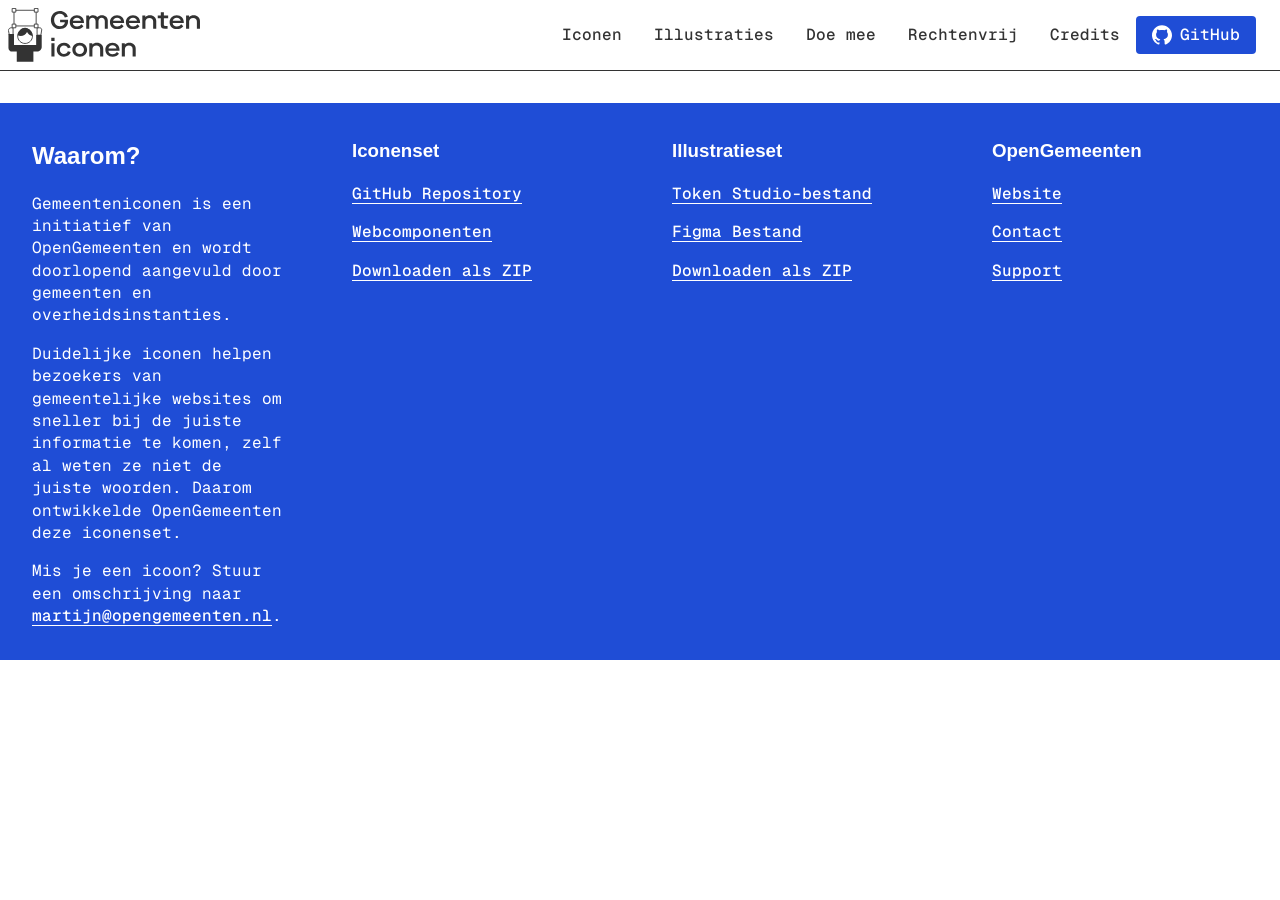
==== credits.html @ 977f933a "overige pagina's boilerplates" ====
<!DOCTYPE html>
<html lang="nl">
    <head>
        <meta charset="UTF-8">

        <meta name="viewport" content="width=device-width, initial-scale=1.0">

        <title>Credits | Gemeenteniconen.nl</title>
        <meta name="description" content="Gemeenteniconen.nl - Open en rechtenvrije iconen voor overheidscommunicatie" />
        <meta name="author" content="Rowynn Sewkaransing"/>

        <link rel="stylesheet" href="./styles/tokens--colors.css">
        <link rel="stylesheet" href="./styles/tokens--fonts.css">
        <link rel="stylesheet" href="./styles/tokens--style.css">

        <link rel="stylesheet" href="./styles/base--text.css">
        <link rel="stylesheet" href="./styles/base--controls.css">
        <link rel="stylesheet" href="./styles/base--images.css">
        <link rel="stylesheet" href="./styles/base--links.css">

        <link rel="stylesheet" href="./styles/layout--header.css">
        <link rel="stylesheet" href="./styles/layout--main.css">
        <link rel="stylesheet" href="./styles/layout--footer.css">

        <link rel="shortcut icon" href="./assets/favicon.png" type="image/x-icon">

        <script src="./scripts/controls--hamburger.js" defer></script>
    </head>
    <body>
        <!-- ****** -->
        <!-- HEADER -->
        <!-- ****** -->

        <header>
            <a class="skip" href="#main">Ga naar inhoud?</a>

            <a href="./">
            <picture>
                <source media="(prefers-color-scheme: dark)" srcset="./assets/logo-dark.svg">
                <img src="./assets/logo-light.svg" alt="Gemeenteniconen.nl home">
            </picture>
            </a>
            <button id="mobile-menu" type="button" >Menu</button>

            <nav>
                <a href="./iconen.html">Iconen</a>
                <a href="./illustraties.html">Illustraties</a>
                <a href="./doe-mee.html">Doe mee</a>
                <a href="./rechtenvrij.html">Rechtenvrij</a>
                <a href="./credits.html">Credits</a>

                <a href="">
                    <svg width="98" height="96" viewBox="0 0 98 96" fill="none" xmlns="http://www.w3.org/2000/svg">
                        <g>
                        <path d="M41.4395 69.3848C28.8066 67.8535 19.9062 58.7617 19.9062 46.9902C19.9062 42.2051 21.6289 37.0371 24.5 33.5918C23.2559 30.4336 23.4473 23.7344 24.8828 20.959C28.7109 20.4805 33.8789 22.4902 36.9414 25.2656C40.5781 24.1172 44.4062 23.543 49.0957 23.543C53.7852 23.543 57.6133 24.1172 61.0586 25.1699C64.0254 22.4902 69.2891 20.4805 73.1172 20.959C74.457 23.543 74.6484 30.2422 73.4043 33.4961C76.4668 37.1328 78.0937 42.0137 78.0937 46.9902C78.0937 58.7617 69.1934 67.6621 56.3691 69.2891C59.623 71.3945 61.8242 75.9883 61.8242 81.252L61.8242 91.2051C61.8242 94.0762 64.2168 95.7031 67.0879 94.5547C84.4102 87.9512 98 70.6289 98 49.1914C98 22.1074 75.9883 6.69539e-07 48.9043 4.309e-07C21.8203 1.92261e-07 -1.9479e-07 22.1074 -4.3343e-07 49.1914C-6.20631e-07 70.4375 13.4941 88.0469 31.6777 94.6504C34.2617 95.6074 36.75 93.8848 36.75 91.3008L36.75 83.6445C35.4102 84.2188 33.6875 84.6016 32.1562 84.6016C25.8398 84.6016 22.1074 81.1563 19.4277 74.7441C18.375 72.1602 17.2266 70.6289 15.0254 70.3418C13.877 70.2461 13.4941 69.7676 13.4941 69.1934C13.4941 68.0449 15.4082 67.1836 17.3223 67.1836C20.0977 67.1836 22.4902 68.9063 24.9785 72.4473C26.8926 75.2227 28.9023 76.4668 31.2949 76.4668C33.6875 76.4668 35.2187 75.6055 37.4199 73.4043C39.0469 71.7773 40.291 70.3418 41.4395 69.3848Z" fill="black"/>
                        </g>
                        <clipPath>
                        <rect width="98" height="96" fill="white"/>
                        </clipPath>
                    </svg>GitHub</a>
            </nav>
        </header>

        <!-- **** -->
        <!-- MAIN -->
        <!-- **** -->

        <main id="main">

        </main>
        
        <!-- ****** -->
        <!-- FOOTER -->
        <!-- ****** -->
         
        <footer>
            <section>
                <h2>Waarom?</h2>

                <p>
                    Gemeenteniconen is een initiatief van OpenGemeenten en 
                    wordt doorlopend aangevuld door gemeenten en overheidsinstanties.
                </p>

                <p>
                    Duidelijke iconen helpen bezoekers van gemeentelijke websites om 
                    sneller bij de juiste informatie te komen, zelf al weten ze niet 
                    de juiste woorden. Daarom ontwikkelde OpenGemeenten deze iconenset.
                </p>

                <p>
                    Mis je een icoon? Stuur een omschrijving naar 
                    <a href="mailto:martijn@opengemeenten.nl">martijn@opengemeenten.nl</a>.
                </p>
            </section>

            <section>
                <h3>Iconenset</h3>

                <ul>
                    <li><a href="https://github.com/OpenGemeenten/Iconenset/" target="_blank" rel="noopener noreferrer">GitHub Repository</a></li>
                    <li><a href="https://frameless.github.io/iconset-npm/" target="_blank" rel="noopener noreferrer">Webcomponenten</a></li>
                    <li><a href="https://github.com/OpenGemeenten/Iconenset/archive/refs/heads/master.zip" target="_blank" rel="noopener noreferrer">Downloaden als ZIP</a></li>
                </ul>
            </section>
            
            <section>
                <h3>Illustratieset</h3>

                <ul>
                    <li><a href="https://github.com/OpenGemeenten/figma-tokens/blob/main/illustrationset.json" target="_blank" rel="noopener noreferrer">Token Studio-bestand</a></li>
                    <li><a href="https://www.figma.com/community/file/1446166755200300993/opengemeenten-illustratieset" target="_blank" rel="noopener noreferrer">Figma Bestand</a></li>
                    <li><a href="https://www.gemeenteniconen.nl/downloads/OG_Illustratieset_v1.zip" target="_blank" rel="noopener noreferrer">Downloaden als ZIP</a></li>
                </ul>
            </section>

            <section>
                <h3>OpenGemeenten</h3>

                <ul>
                    <li><a href="https://www.opengemeenten.nl/" target="_blank" rel="noopener noreferrer">Website</a></li>
                    <li><a href="https://opengemeenten.nl/contact" target="_blank" rel="noopener noreferrer">Contact</a></li>
                    <li><a href="https://www.opengemeenten.nl/support/" target="_blank" rel="noopener noreferrer">Support</a></li>
                </ul>
            </section>
        </footer>
    </body>
</html>
---- styles/tokens--colors.css ----
/* ********************** */
/* design tokens -- kleur */
/* *****(**************** */

:root {
    color-scheme: light dark;
    --fg-0: light-dark(#333, #fff);
    --fg-1: light-dark(#444, #eee);
    --fg-2: light-dark(#666,#ccc);
    --bg-0: light-dark(#fff, #333);
    --bg-1: light-dark(#eee, #444);
    --bg-2: light-dark(#ccc, #666);
    --accent: light-dark(#1F4DD6, #A3B8F5);
}
---- styles/tokens--fonts.css ----
/* *************************** */
/* design tokens -- typografie */
/* *****(********************* */


/* ********** */
/* sans-serif */
/* ********** */

@font-face {
  font-family: "Geist";
  font-optical-sizing: auto;
  font-weight: 100 900;
  font-style: normal;
  src:
        url(../fonts/geist/Geist-VariableFont_wght.ttf) format(truetype);
}

@font-face {
  font-family: "Geist";
  font-optical-sizing: auto;
  font-weight: 100 900;
  font-style: italic;
  src:
        url(../fonts/geist/Geist-Italic-VariableFont_wght.ttf) format(truetype);
}

/* *********************** */
/* monospace met 'schreef' */
/* *********************** */

@font-face {
  font-family: "Geist Mono";
  font-optical-sizing: auto;
  font-weight: 100 900;
  font-style: normal;
    src:
        url(../fonts/Geist_Mono/GeistMono-VariableFont_wght.ttf) format(truetype);
}


@font-face {
  font-family: "Geist Mono";
  font-optical-sizing: auto;
  font-weight: 100 900;
  font-style: italic;
    src:
        url(../fonts/Geist_Mono/GeistMono-Italic-VariableFont_wght.ttf) format(truetype);
}
---- styles/tokens--style.css ----
/* Voornamelijk een css remedy bestand, maar ook andere algemene ontwerp keuzes... */

/**********/
/* REMEDY */
/**********/

*, ::before, ::after { 
    box-sizing: border-box;
    overflow-x: hidden;
}


:root {
    --spacing-xs: 0.25rem;
    --spacing-s: 0.5rem;
    --spacing-m: 1rem;
    --spacing-l: 2rem;
    --spacing-xl: 3rem;
    --spacing-xll: 4rem;
}

img,
picture,
svg {
  display: block;
}

body {
    margin:0;
}
---- styles/base--text.css ----
/* ********** */
/* typografie */
/* ********** */

body {
    line-height: 1.4;
    color: var(--fg-0);
    background: var(--bg-0);
}

h1, h2, h3, h4, h5, h6, strong {
    font-family: "Geist", sans-serif;
    font-weight: 600;
    text-wrap: balance;
}

p, a, em, ol, ul {
    font-family: "Geist Mono", serif;
    font-weight: 400;
}

p, li {
    max-width: 90ch;
}

article, section {
    text-wrap: pretty;
}

/* ***** */
/* kleur */
/* ***** */

*::selection {
    color: var(--bg-0);
    background: var(--accent);
}

span {
    color: var(--accent);
}
---- styles/base--controls.css ----
/* ****** */
/* remedy */
/* ****** */

*:focus {
    outline-color: var(--accent);
}

button, input {
    cursor: pointer;
}

/* ****************** */
/* ZOEKEN label>input */
/* ****************** */

form:has(input[type="search"]) {
    margin-top: 2em;

    display: grid;

    input, svg {
        grid-area: 1 / 1;
    }
    
    input {
        padding-left: var(--spacing-xl);
    }

    svg {
        justify-self: start;
        aspect-ratio: 1 / 1 ;
        width: auto;
        height: 3em;
        padding-left: var(--spacing-xs);
    }

}


/* ******************* */
/* VARIANT label>input */
/* ******************* */





/* **********************************&***************** */
/* skip-label /visually-hdiden a.d.h.v. ischa we <3 web */
/* **************************************************** */

.skip {
    z-index: 20;
    padding: var(--spacing-m);
    display: block;
    position: fixed;
    translate: -200%;
    
     &:focus {
        outline-color: var(--fg-2);
        color: var(--bg-0) ;
        background-color: var(--accent);
        translate: unset;
    }
}


.hidden {
    translate: -200%;
}
---- styles/base--images.css ----
/* ******* */
/* styling */
/* ******* */

img, svg {
    max-width:100%;
    height: auto;
}

/* ***************** */
/* iconen light/dark */
/* ***************** */

path {
    fill: var(--fg-0);
}
---- styles/base--links.css ----
/* ********** */
/* affordance */
/* ********** */

a, input {
    cursor: pointer;
}

/* ************** */
/* links styling */
/* ************* */

a {
    color: var(--accent);
    text-underline-offset: var(--spacing-xs);
    text-decoration-thickness: 1px;
    text-decoration: underline;
    font-weight: 500;

    
    &:focus-visible {
        text-decoration: none;
    }

     &:hover {
        text-decoration: none;
    }

}
---- styles/layout--header.css ----
/* ******* */
/* gheader */
/* ******* */

header {
    z-index: 1;

    color: var(--fg-0);
    background-color: var(--bg-0);

    padding: var(--spacing-s);

    display: flex;
    justify-content: space-between;
    align-items: center;
    gap: 1em;

    position: sticky;
    top: 0;

    border-bottom: 1px solid var(--fg-0);

    picture {
        width: clamp(8rem, 6.5455rem + 7.2727vw, 12rem);
        height: auto;
    }


    /* *** */
    /* nav */
    /* *** */
    
    nav {
        z-index: 2;

        background-color: var(--accent);

        translate: 100%;
        position: fixed;
        inset: 0;

        display: grid;
        grid-template: 1fr;
        justify-content: center;
        align-content: center;
        gap: var(--spacing-l);        

        a {
            color:var(--fg-0);
            background-color: var(--bg-1);
            border: 1px solid var(--fg-0);
            border-radius: var(--spacing-xs);
            text-decoration: none;

            text-align: center;
            padding: var(--spacing-m);
            
            width: 304px;

        &:hover, &:focus {
                color: var(--accent);
                background-color: var(--bg-0);
            }
        }
    
        /* *********** */
        /* github knop */
        /* *********** */

        a:nth-of-type(6) {
            order: 5;
            display: flex;
            justify-content: center;
            align-items: center;
            margin-bottom: var(--spacing-m);

            svg {
                flex-shrink: 0;
                display: block;
                margin-right:var(--spacing-s);
                width: 2rem;
                height: 2rem;

            }

            &::after {
                content: '' / '';
                margin-left:var(--spacing-s);
            }

            &:hover {
                path {
                    fill:var(--accent);
                }
            }
        }

    }

        /* ************** */
        /* hamburger menu */
        /* ************** */

    button[id="mobile-menu"] {
       z-index: 3;
    
       color: var(--bg-0);
       background-color: var(--accent);
       border: none;
       padding: var(--spacing-s) var(--spacing-m);
       border-radius: var(--spacing-xs);
       &::before {
        content:'☰' / '';
        padding-right: 0.25em;
       }

    }

    .--mobile-menu-is-open {
        translate:0;
    }

    &:has(.--mobile-menu-is-open) button[id="mobile-menu"]{
        color: var(--fg-0);
        background-color: var(--bg-2);
       
        &::before {
        content: '🞫' / '';
        }
    }


        /* ************** */
        /* desktop modues */
        /* ************** */

    @media (min-width: 900px) {

        button[id="mobile-menu"] {
            display: none;
        }

        nav {

            background-color: unset;

            translate: unset;
            position: unset;
            
            display: flex;
            align-items: center;
        
            gap: var(--spacing-x);
            padding-right: 1em;

            a {
                flex-shrink: 0;
                justify-self:end;
                background-color: unset;
                border: unset;
                
                padding: 0 var(--spacing-m);
                
                width: unset;

                &:hover {
                    color: var(--accent);
                    text-decoration: underline;
                }

                &:focus {
                color:var(--accent);    
                }

            }

            /* ******************* */
            /* github knop desktop */
            /* ******************* */

            a:nth-of-type(6) {
                order: 5;
                margin-bottom: 0;
                margin-left: 0em;
                

                color:var(--bg-0);
                background-color: var(--accent);

                padding: var(--spacing-s) var(--spacing-m);
                svg {
                    width: 1.25rem;
                    height: 1.25rem;
                    path {
                        fill:var(--bg-0);
                    }
                }
                &:hover {
                    path {
                        fill:var(--bg-0);
                    }
                }
                &::after {
                    content: '';
                    margin-left:0;
                }
            }


            /* ******************* */
            /* voor grote schermen */
            /* ******************* */

            /* @media (min-width: 1200px) {
                a:nth-of-type(6)::after {
                content: 'Repo' / '';
                margin-left:var(--spacing-s);
                }
            } */

            /* ************* */
            /* nog groter... */
            /* ************* */
            
            /* @media (min-width: 2000px) {
                a:nth-of-type(6)::after {
                content: 'Repository' / '';
                margin-left:var(--spacing-s);
                }
            } */
        }

    }



}
---- styles/layout--main.css ----
/* ****************** */
/* main basis styling */
/* ***************(** */

main {

    display:grid;
    grid-template-columns: 1fr;
    justify-content: center;

    margin: var(--spacing-m);

    hgroup {

        max-width: 80ch;
    }


    section {
        padding-bottom: var(--spacing-xll);
    }

}
---- styles/layout--footer.css ----
/* ****** */
/* footer */
/* *****& */

footer {

    color: var(--bg-0);
    background-color:var(--accent);

    display: grid;
    grid-auto-flow: dense;
    grid-template-columns: repeat(auto-fit, 288px);
    justify-content: space-around;

    section {
        margin: var(--spacing-m);
    }

    ul {
        list-style: none;
        padding-left: 0;
    }
    
    li {
        padding-bottom: var(--spacing-m);
    }

    a {
        color:var(--bg-0);
    }


}
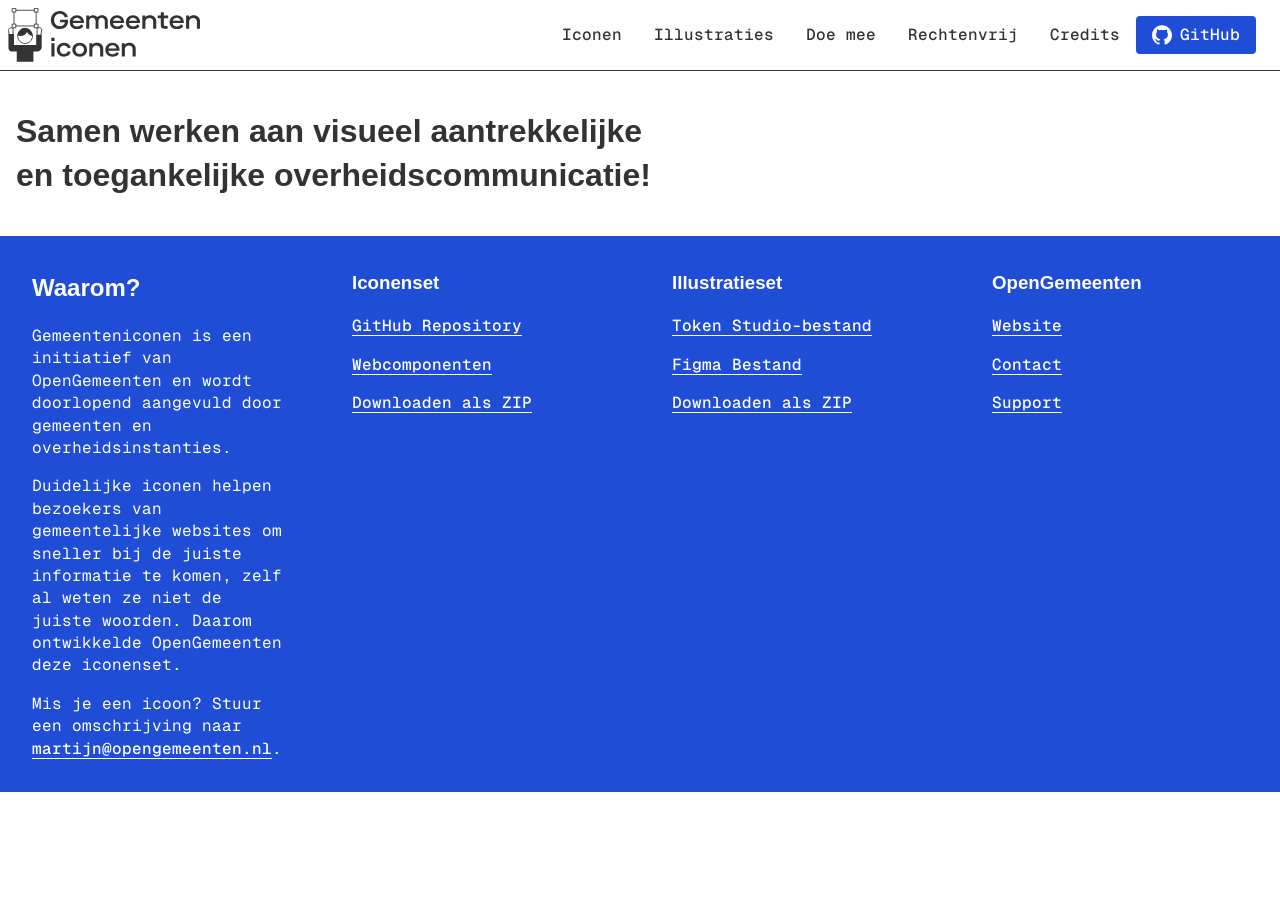
==== commit e3b5777f: "doe-mee.html content toegevoegd" ====
--- a/credits.html
+++ b/credits.html
@@ -27,6 +27,7 @@
         <script src="./scripts/controls--hamburger.js" defer></script>
     </head>
     <body>
+
         <!-- ****** -->
         <!-- HEADER -->
         <!-- ****** -->
@@ -66,9 +67,9 @@
         <!-- **** -->
 
         <main id="main">
+                <h1>Samen werken aan visueel aantrekkelijke en toegankelijke overheidscommunicatie!</h1>
+        </main>
 
-        </main>
-        
         <!-- ****** -->
         <!-- FOOTER -->
         <!-- ****** -->
--- a/styles/tokens--style.css
+++ b/styles/tokens--style.css
@@ -7,7 +7,7 @@
 
 *, ::before, ::after { 
     box-sizing: border-box;
-    overflow-x: hidden;
+    /* overflow-x: hidden; */
 }
 
 
@@ -17,7 +17,7 @@
     --spacing-m: 1rem;
     --spacing-l: 2rem;
     --spacing-xl: 3rem;
-    --spacing-xll: 4rem;
+    --spacing-xxl: 4rem;
 }
 
 img,
--- a/styles/layout--main.css
+++ b/styles/layout--main.css
@@ -17,10 +17,10 @@
     }
 
 
-    section {
-        padding-bottom: var(--spacing-xll);
+    @media (min-width: 900px) {
+        max-width: 900px;
+        justify-self: center;
     }
-
 }
 
 
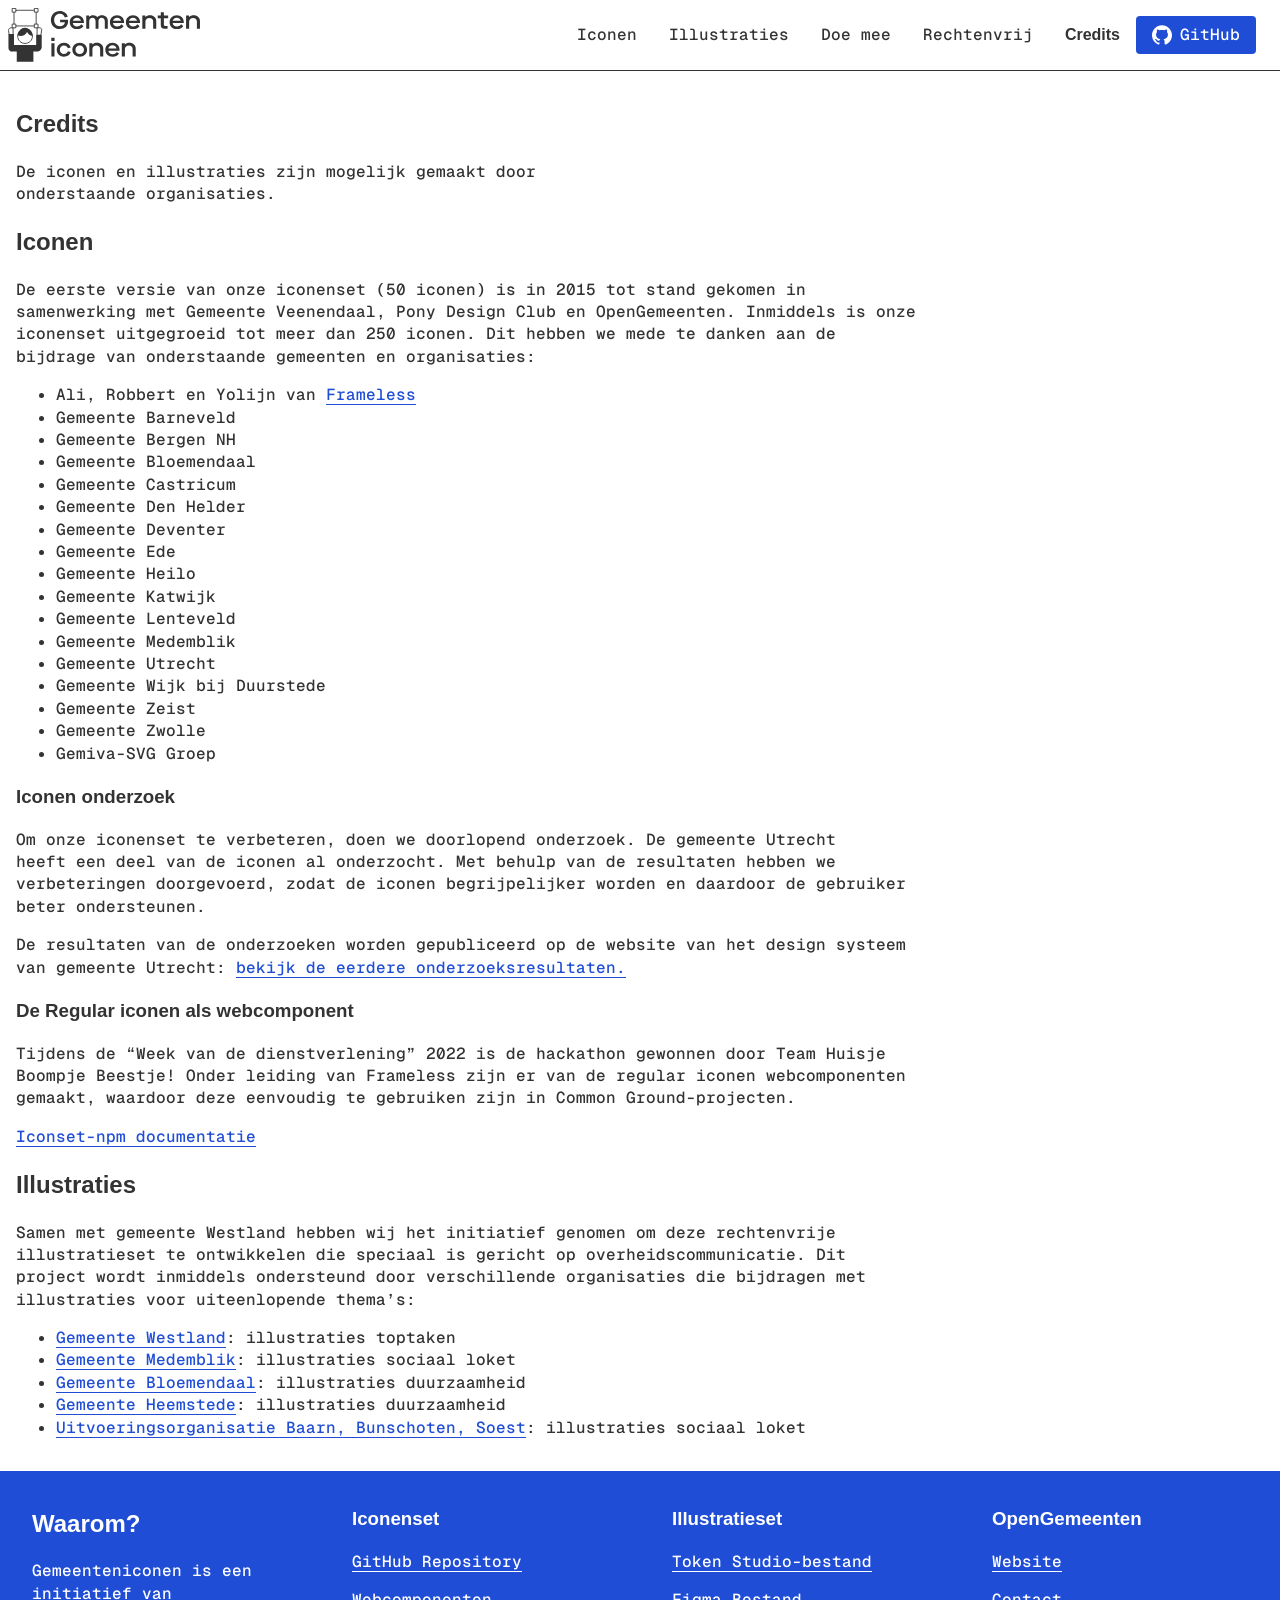
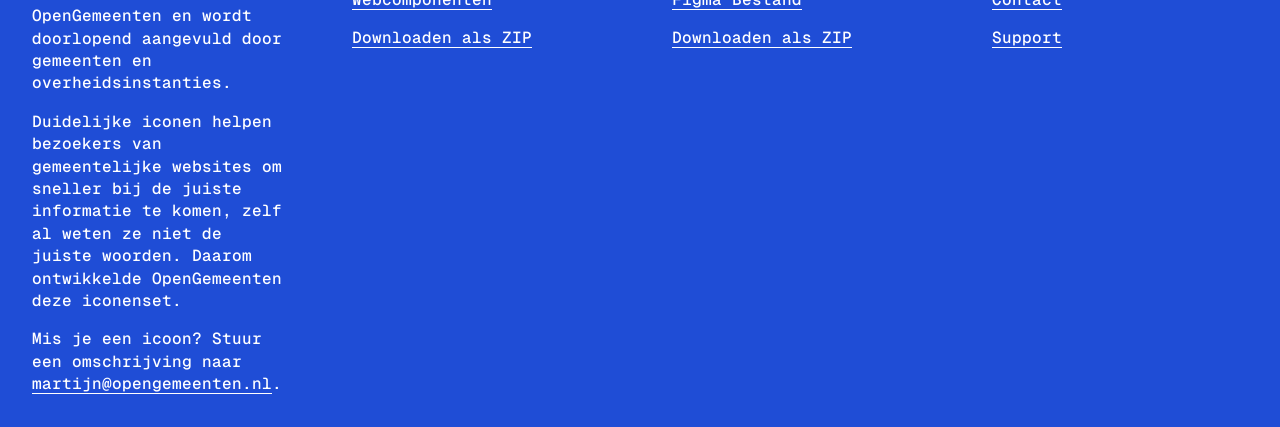
==== commit 98930578: "credits.html content toegevoegd" ====
--- a/credits.html
+++ b/credits.html
@@ -48,7 +48,7 @@
                 <a href="./illustraties.html">Illustraties</a>
                 <a href="./doe-mee.html">Doe mee</a>
                 <a href="./rechtenvrij.html">Rechtenvrij</a>
-                <a href="./credits.html">Credits</a>
+                <a href="./credits.html"><strong>Credits</strong></a>
 
                 <a href="">
                     <svg width="98" height="96" viewBox="0 0 98 96" fill="none" xmlns="http://www.w3.org/2000/svg">
@@ -67,7 +67,84 @@
         <!-- **** -->
 
         <main id="main">
-                <h1>Samen werken aan visueel aantrekkelijke en toegankelijke overheidscommunicatie!</h1>
+            <article>
+                <hgroup>
+                    <h1>Credits</h1>
+                    <p>
+                        De iconen en illustraties zijn mogelijk gemaakt door onderstaande organisaties.
+                    </p>
+                </hgroup>
+                
+                <section>
+                    <h2>Iconen</h2>
+                    <p>
+                        De eerste versie van onze iconenset (50 iconen) is in 2015 tot stand gekomen in samenwerking met Gemeente Veenendaal,
+                        Pony Design Club en OpenGemeenten. Inmiddels is onze iconenset uitgegroeid tot meer dan 250 iconen.
+                        Dit hebben we mede te danken aan de bijdrage van onderstaande gemeenten en organisaties:
+                    </p>
+                    
+                    <ul>
+                        <li>Ali, Robbert en Yolijn van <a href="https://frameless.io/" target="_blank" rel="noopener noreferrer">Frameless</a></li>
+                        <li>Gemeente Barneveld</li>
+                        <li>Gemeente Bergen NH</li>
+                        <li>Gemeente Bloemendaal</li>
+                        <li>Gemeente Castricum</li>
+                        <li>Gemeente Den Helder</li>
+                        <li>Gemeente Deventer</li>
+                        <li>Gemeente Ede</li>
+                        <li>Gemeente Heilo</li>
+                        <li>Gemeente Katwijk</li>
+                        <li>Gemeente Lenteveld</li>
+                        <li>Gemeente Medemblik</li>
+                        <li>Gemeente Utrecht</li>
+                        <li>Gemeente Wijk bij Duurstede</li>
+                        <li>Gemeente Zeist</li>
+                        <li>Gemeente Zwolle</li>
+                        <li>Gemiva-SVG Groep</li>
+                    </ul>
+
+                    <section>
+                        <h3>Iconen onderzoek</h3>
+
+                        <p>
+                            Om onze iconenset te verbeteren, doen we doorlopend onderzoek. De gemeente Utrecht heeft een deel van de iconen al onderzocht.
+                            Met behulp van de resultaten hebben we verbeteringen doorgevoerd, zodat de iconen begrijpelijker worden en daardoor de gebruiker beter ondersteunen.
+                        </p>
+
+                        <p>
+                            De resultaten van de onderzoeken worden gepubliceerd op de website van het design systeem van gemeente Utrecht: 
+                            <a href="https://nl-design-system.github.io/utrecht/docs/tmp/gebruikersonderzoek/research_0012/" target="_blank" rel="noopener noreferrer">bekijk de eerdere onderzoeksresultaten.</a>
+                        </p>
+                    </section>
+
+                    <section>
+                        <h3>De Regular iconen als webcomponent</h3>
+                        <p>
+                            Tijdens de “Week van de dienstverlening” 2022 is de hackathon gewonnen door Team Huisje Boompje Beestje!
+                            Onder leiding van Frameless zijn er van de regular iconen webcomponenten gemaakt, waardoor deze eenvoudig 
+                            te gebruiken zijn in Common Ground-projecten.
+                        </p>
+                        <p><a href="https://frameless.github.io/iconset-npm/" target="_blank" rel="noopener noreferrer">Iconset-npm documentatie</a></p>
+                    </section>
+                </section>
+
+                <section>
+                    <h2>Illustraties</h2>
+                    <p>
+                        Samen met gemeente Westland hebben wij het initiatief genomen om deze rechtenvrije illustratieset te ontwikkelen die speciaal
+                        is gericht op overheidscommunicatie. Dit project wordt inmiddels ondersteund door verschillende organisaties die bijdragen met
+                        illustraties voor uiteenlopende thema’s:
+                    </p>
+
+                    <ul>
+                        <li><a href="https://www.gemeentewestland.nl/" target="_blank" rel="noopener noreferrer">Gemeente Westland</a>: illustraties toptaken</li>
+                        <li><a href="https://sociaalloket.medemblik.nl/" target="_blank" rel="noopener noreferrer">Gemeente Medemblik</a>: illustraties sociaal loket</li>
+                        <li><a href="https://www.bloemendaalzetstappen.nl/" target="_blank" rel="noopener noreferrer">Gemeente Bloemendaal</a>: illustraties duurzaamheid</li>
+                        <li><a href="https://www.heemstededuurzaam.nl/" target="_blank" rel="noopener noreferrer">Gemeente Heemstede</a>: illustraties duurzaamheid</li>
+                        <li><a href="https://www.bbsuo.nl/" target="_blank" rel="noopener noreferrer">Uitvoeringsorganisatie Baarn, Bunschoten, Soest</a>: illustraties sociaal loket</li>
+                    </ul>
+                </section>
+            </article>
         </main>
 
         <!-- ****** -->
--- a/styles/base--text.css
+++ b/styles/base--text.css
@@ -17,7 +17,7 @@
 
 p, a, em, ol, ul {
     font-family: "Geist Mono", serif;
-    font-weight: 400;
+    font-weight: 500;
 }
 
 p, li {
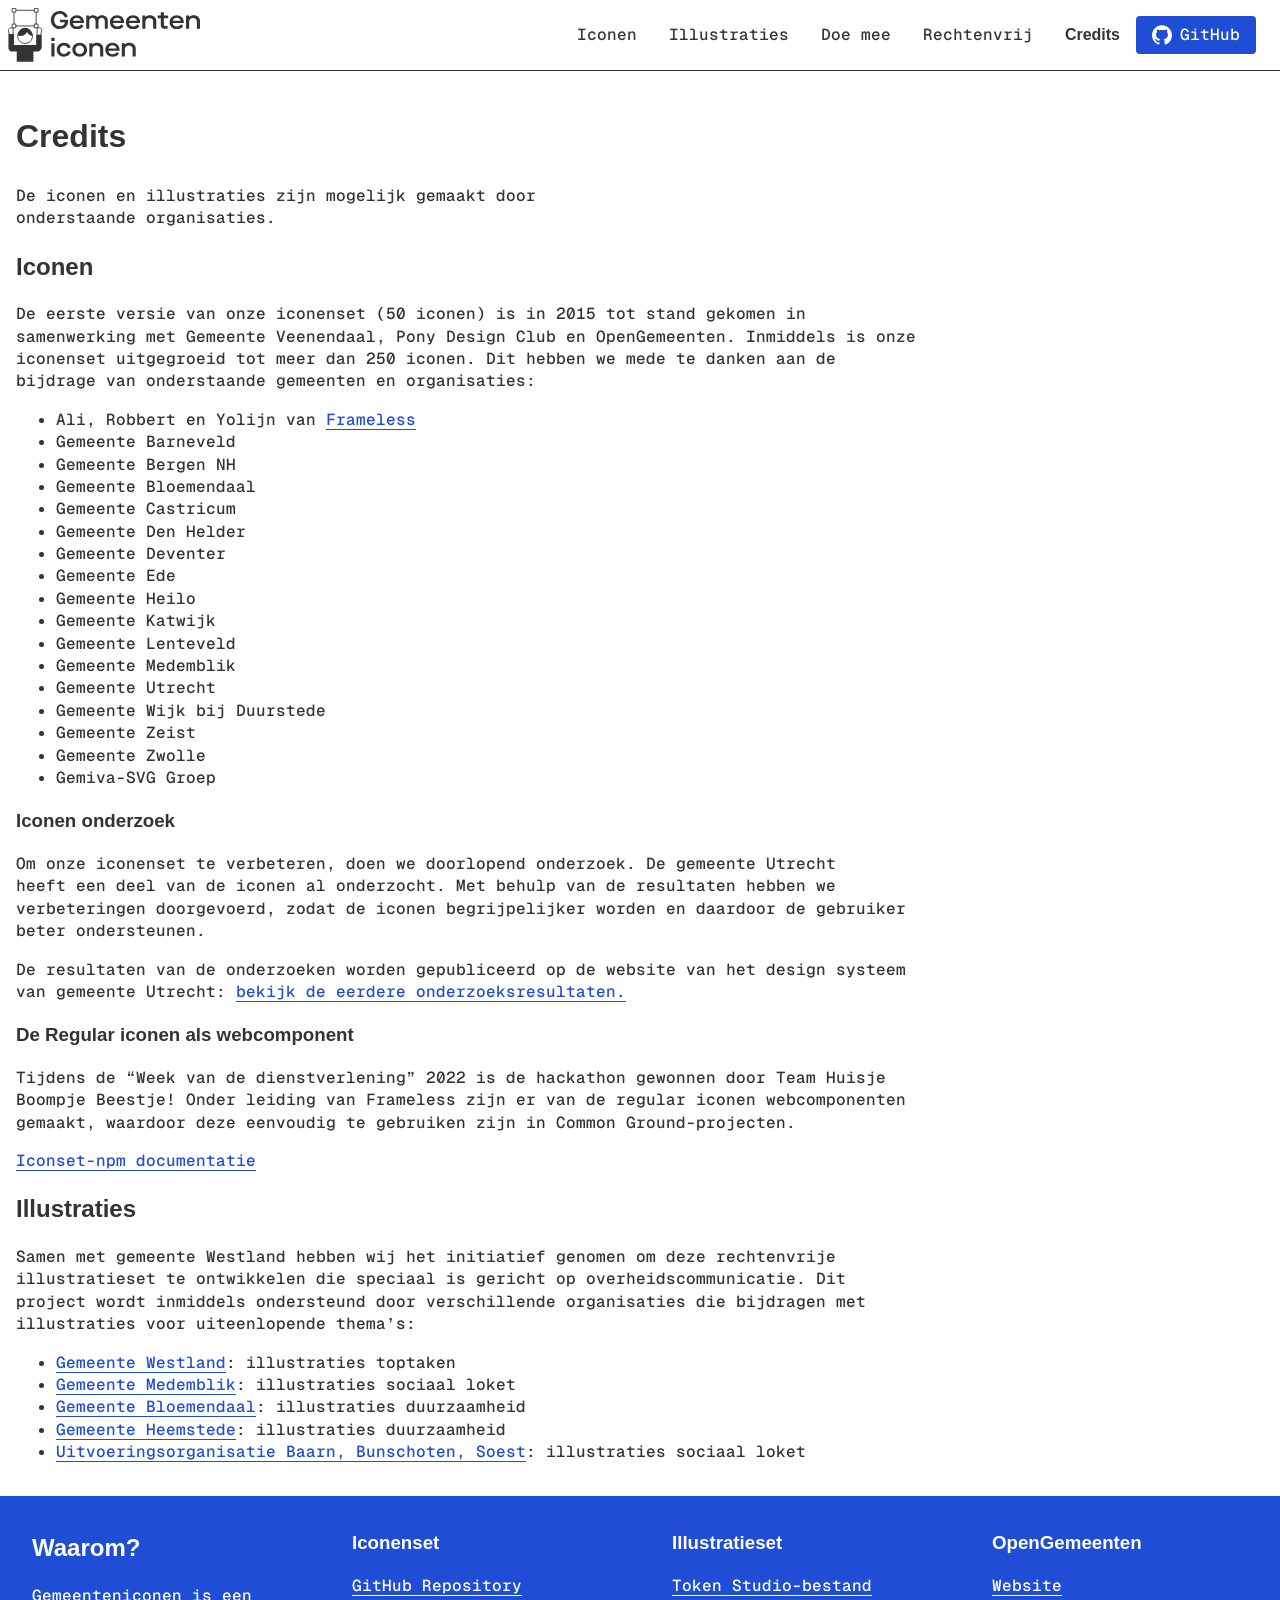
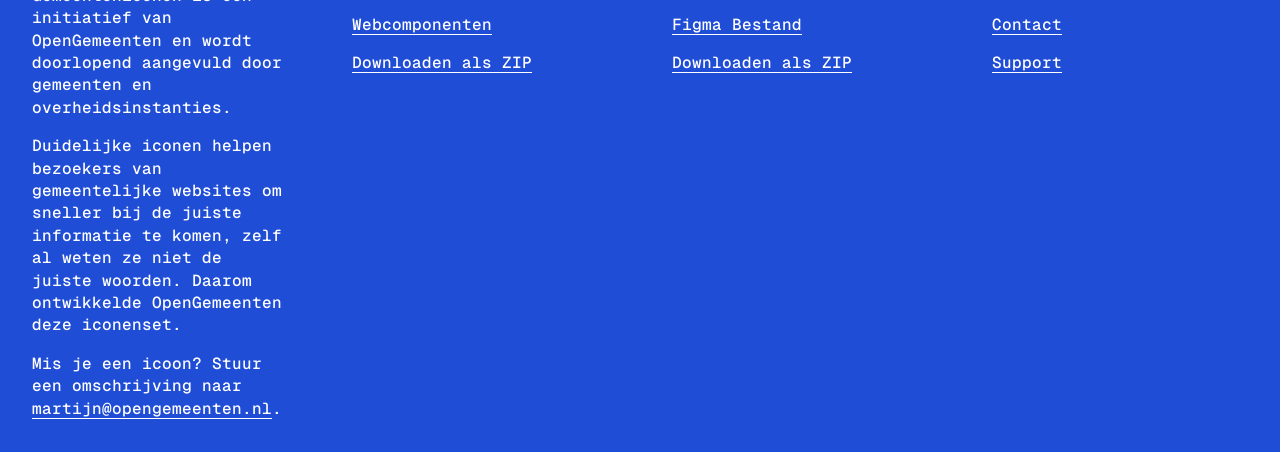
==== commit 11d3f8f9: "overflow fix" ====
--- a/credits.html
+++ b/credits.html
@@ -6,8 +6,8 @@
         <meta name="viewport" content="width=device-width, initial-scale=1.0">
 
         <title>Credits | Gemeenteniconen.nl</title>
-        <meta name="description" content="Gemeenteniconen.nl - Open en rechtenvrije iconen voor overheidscommunicatie" />
-        <meta name="author" content="Rowynn Sewkaransing"/>
+        <meta name="description" content="Gemeenteniconen.nl - Open en rechtenvrije iconen voor overheidscommunicatie" >
+        <meta name="author" content="Rowynn Sewkaransing">
 
         <link rel="stylesheet" href="./styles/tokens--colors.css">
         <link rel="stylesheet" href="./styles/tokens--fonts.css">
@@ -50,7 +50,7 @@
                 <a href="./rechtenvrij.html">Rechtenvrij</a>
                 <a href="./credits.html"><strong>Credits</strong></a>
 
-                <a href="">
+                <a href="https://github.com/OpenGemeenten/Iconenset/" target="_blank" rel="noopener noreferrer">
                     <svg width="98" height="96" viewBox="0 0 98 96" fill="none" xmlns="http://www.w3.org/2000/svg">
                         <g>
                         <path d="M41.4395 69.3848C28.8066 67.8535 19.9062 58.7617 19.9062 46.9902C19.9062 42.2051 21.6289 37.0371 24.5 33.5918C23.2559 30.4336 23.4473 23.7344 24.8828 20.959C28.7109 20.4805 33.8789 22.4902 36.9414 25.2656C40.5781 24.1172 44.4062 23.543 49.0957 23.543C53.7852 23.543 57.6133 24.1172 61.0586 25.1699C64.0254 22.4902 69.2891 20.4805 73.1172 20.959C74.457 23.543 74.6484 30.2422 73.4043 33.4961C76.4668 37.1328 78.0937 42.0137 78.0937 46.9902C78.0937 58.7617 69.1934 67.6621 56.3691 69.2891C59.623 71.3945 61.8242 75.9883 61.8242 81.252L61.8242 91.2051C61.8242 94.0762 64.2168 95.7031 67.0879 94.5547C84.4102 87.9512 98 70.6289 98 49.1914C98 22.1074 75.9883 6.69539e-07 48.9043 4.309e-07C21.8203 1.92261e-07 -1.9479e-07 22.1074 -4.3343e-07 49.1914C-6.20631e-07 70.4375 13.4941 88.0469 31.6777 94.6504C34.2617 95.6074 36.75 93.8848 36.75 91.3008L36.75 83.6445C35.4102 84.2188 33.6875 84.6016 32.1562 84.6016C25.8398 84.6016 22.1074 81.1563 19.4277 74.7441C18.375 72.1602 17.2266 70.6289 15.0254 70.3418C13.877 70.2461 13.4941 69.7676 13.4941 69.1934C13.4941 68.0449 15.4082 67.1836 17.3223 67.1836C20.0977 67.1836 22.4902 68.9063 24.9785 72.4473C26.8926 75.2227 28.9023 76.4668 31.2949 76.4668C33.6875 76.4668 35.2187 75.6055 37.4199 73.4043C39.0469 71.7773 40.291 70.3418 41.4395 69.3848Z" fill="black"/>
--- a/styles/base--text.css
+++ b/styles/base--text.css
@@ -13,6 +13,12 @@
     font-family: "Geist", sans-serif;
     font-weight: 600;
     text-wrap: balance;
+    overflow-wrap: break-word;
+    hyphens: auto;
+}
+
+h1 {
+    font-size: clamp(1.75rem, 1.1346rem + 3.0769vw, 2rem);
 }
 
 p, a, em, ol, ul {
--- a/styles/layout--main.css
+++ b/styles/layout--main.css
@@ -6,19 +6,21 @@
 main {
 
     display:grid;
-    grid-template-columns: 1fr;
+    grid-template-columns: minmax(0, 1fr);
     justify-content: center;
+    align-items: center;
 
     margin: var(--spacing-m);
 
+
+
     hgroup {
-
         max-width: 80ch;
     }
 
 
     @media (min-width: 900px) {
-        max-width: 900px;
+        width: 900px;
         justify-self: center;
     }
 }
